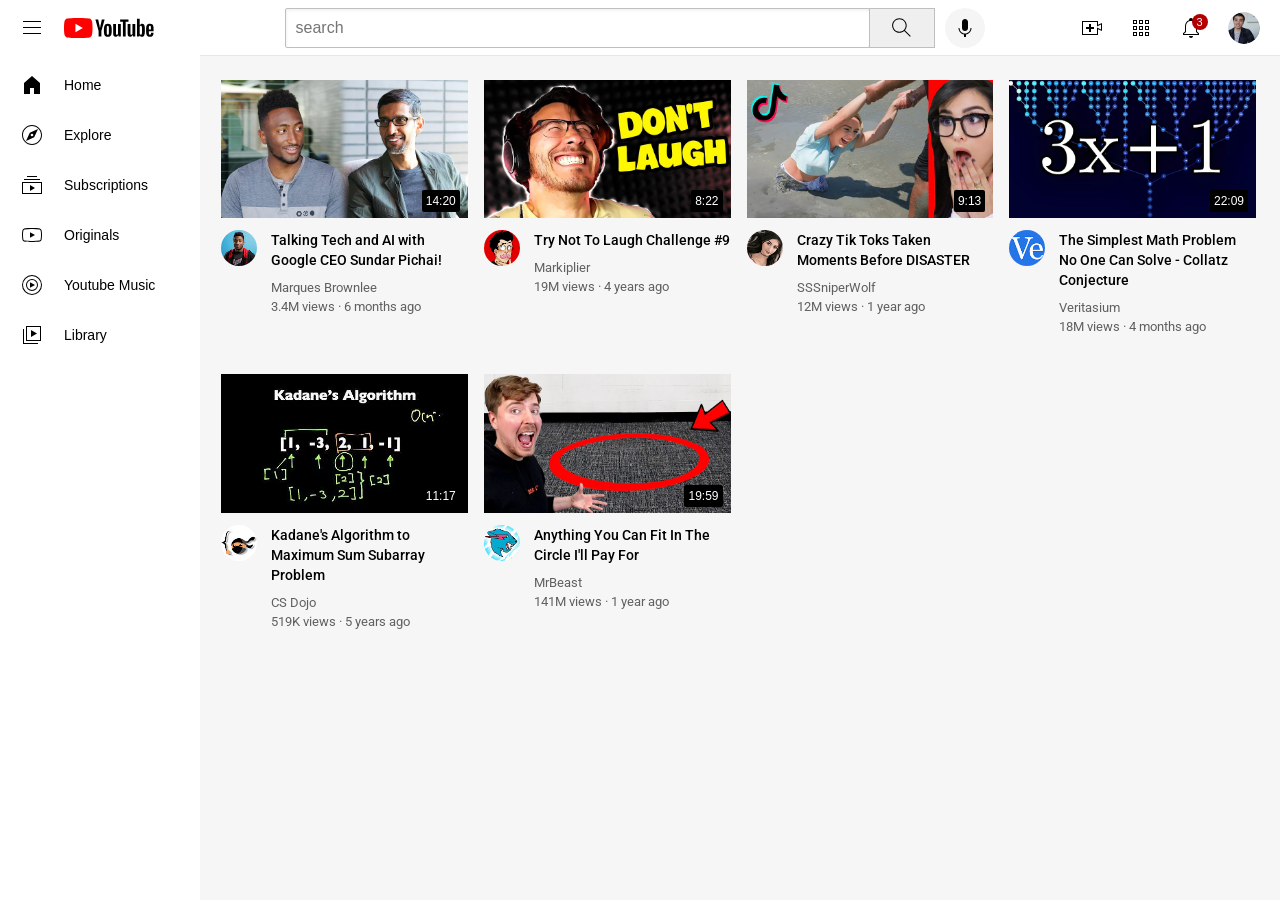
==== index.html @ 13ec58f6 "Rename youtube.html to index.html" ====
<!DOCTYPE html>
<html>
  <head>
    <title>youtube.com clone</title>

    <link rel="preconnect" href="https://fonts.googleapis.com">
    <link rel="preconnect" href="https://fonts.gstatic.com" crossorigin>
    <link href="https://fonts.googleapis.com/css2?family=Roboto:wght@400;500;700&display=swap" rel="stylesheet">

    <link rel="stylesheet" href="styles/general.css">
    <link rel="stylesheet" href="styles/header.css">
    <link rel="stylesheet" href="styles/video.css">
    <link rel="stylesheet" href="styles/sidebar.css">
  </head>
  <body>
    <header class="header">
      <div class="left-section">
        <img class="hamburger-menu" src="icons/hamburger-menu.svg">
        <img class="youtube-logo" src="icons/youtube-logo.svg">
      </div>
      <div class="middle-section">
        <input class="search-bar" type="text" placeholder="search">
        <button class="search-button">
          <img class="search-icon" src="icons/search.svg">
          <div class="tooltip">Search</div>
        </button>
        <!-- Put position absolute inside position relative -->
        <button class="voice-search-button">
          <img class="voice-search-icon" src="icons/voice-search-icon.svg">
          <div class="tooltip">Search with your voice</div>
        </button>
      </div>
      <div class="right-section">
        <div class="upload-icon-container">
          <img class="upload-icon" src="icons/upload.svg">  
          <div class="tooltip">Create</div>
        </div>
        <div class="youtube-app-icon-container">
          <img class="youtube-apps-icon" src="icons/youtube-apps.svg">
          <div class="tooltip">youtube apps</div>
        </div>
        <div class="notification-icon-container">
          <img class="notification-icon" src="icons/notifications.svg">
          <div class="notification-count">3</div>
          <div class="tooltip">Notification</div>
        </div> 
        <img class="current-user-picture" src="channel-picture/my-channel.jpeg">
      </div>
    </header>

    <nav class="sidebar">
      <div class="sidebar-link">
        <img src="icons/home.svg">
        <div>Home</div>
      </div>
      <div class="sidebar-link">
        <img src="icons/explore.svg">
        <div>Explore</div>
      </div>
      <div class="sidebar-link">
        <img src="icons/subscriptions.svg">
        <div>Subscriptions</div>
      </div>
      <div class="sidebar-link">
        <img src="icons/originals.svg">
        <div>Originals</div>
      </div>
      <div class="sidebar-link">
        <img src="icons/youtube-music.svg">
        <div>Youtube Music</div>
      </div>
      <div class="sidebar-link">
        <img src="icons/library.svg">
        <div>Library</div>
      </div>
    </nav>
    
    <main>
      <section class="video-grid">
        <div class="video-preview"><!--its a container, divisor-->
          <div class="thumbnail-row">
            <a href="https://www.youtube.com/watch?v=n2RNcPRtAiY">
            <img class="thumbnail" src="thumbnails/thumbnail-1.webp">
            </a>
          <div class="time">14:20</div>
        </div>
        <div class="video-info-grid">
          <div class="channel-picture">
            <img class="profile-picture" src="channel-picture/channel-1.jpeg">
          </div>
          <div class="channel-info">
            <p class="video-title">
             Talking Tech and AI with Google CEO Sundar Pichai!
            </p>
            <p class="video-author">
              Marques Brownlee
            </p>
            <p class="video-stats">
              3.4M views &#183; 6 months ago
            </p>  
          </div>
        </div>
      </div>

      <div class="video-preview"><!--its a container, divisor-->
        <div class="thumbnail-row">
          <a href="https://www.youtube.com/watch?v=mP0RAo9SKZk">
            <img class="thumbnail" src="thumbnails/thumbnail-2.webp">
          </a>
          <div class="time">8:22</div>
        </div>
        <div class="video-info-grid">
          <div class="channel-picture">
            <img class="profile-picture" src="channel-picture/channel-2.jpeg">
          </div>
          <div class="channel-info">
            <p class="video-title">
              Try Not To Laugh Challenge #9
            </p>
            <p class="video-author">
              Markiplier
            </p>
            <p class="video-stats">
              19M views &#183; 4 years ago
            </p>  
          </div>
        </div>
      </div>

      <div class="video-preview"><!--its a container, divisor-->
        <div class="thumbnail-row">
          <a href="https://www.youtube.com/watch?v=FgjPQQeTh1w">
            <img class="thumbnail" src="thumbnails/thumbnail-3.webp">
          </a>
          <div class="time">9:13</div>
        </div>
        <div class="video-info-grid">   
          <div class="channel-picture">
            <img class="profile-picture" src="channel-picture/channel-3.jpeg">
          </div>
          <div class="channel-info">
            <p class="video-title">    
              Crazy Tik Toks Taken Moments Before DISASTER
            </p>
            <p class="video-author">
              SSSniperWolf
            </p>
            <p class="video-stats">
              12M views &#183; 1 year ago
            </p>  
          </div>
        </div>
      </div>

      <div class="video-preview"><!--its a container, divisor-->
        <div class="thumbnail-row">
          <a href="https://www.youtube.com/watch?v=094y1Z2wpJg">
            <img class="thumbnail" src="thumbnails/thumbnail-4.webp">
          </a>
          <div class="time">22:09</div>
        </div>
        <div class="video-info-grid">
          <div class="channel-picture">
            <img class="profile-picture" src="channel-picture/channel-4.jpeg">
          </div>
          <div class="channel-info">
            <p class="video-title">
              The Simplest Math Problem No One Can Solve - Collatz Conjecture
            </p>
            <p class="video-author">
              Veritasium
            </p>
            <p class="video-stats">
              18M views &#183; 4 months ago
            </p>  
          </div>
        </div>
      </div>

      <div class="video-preview"><!--its a container, divisor-->
        <div class="thumbnail-row">
          <a href="https://www.youtube.com/watch?v=86CQq3pKSUw">
            <img class="thumbnail" src="thumbnails/thumbnail-5.webp">
          </a>
          <div class="time">11:17</div>
        </div>
        <div class="video-info-grid">
          <div class="channel-picture">
            <img class="profile-picture" src="channel-picture/channel-5.jpeg">
          </div>
          <div class="channel-info">
            <p class="video-title">
              Kadane's Algorithm to Maximum Sum Subarray Problem
            </p>
            <p class="video-author">
              CS Dojo
            </p>
            <p class="video-stats">
              519K views &#183; 5 years ago
            </p>  
          </div>
        </div>
      </div>

      <div class="video-preview"><!--its a container, divisor-->
        <div class="thumbnail-row">
          <a href="https://www.youtube.com/watch?v=yXWw0_UfSFg">
            <img class="thumbnail" src="thumbnails/thumbnail-6.webp">
          </a>
          <div class="time">19:59</div>
        </div>
        <div class="video-info-grid">
          <div class="channel-picture">
            <img class="profile-picture" src="channel-picture/channel-6.jpeg">
          </div>
          <div class="channel-info">
            <p class="video-title">
              Anything You Can Fit In The Circle I'll Pay For
            </p>
            <p class="video-author">
              MrBeast
            </p>
            <p class="video-stats">
              141M views &#183; 1 year ago
            </p>  
          </div>
        </div>
      </section>
    </main>
  </body>
</html>
<!--its the display. block element=takes the entire line, inline-block el=takes whats it needed, inline=inside the text-->
---- styles/general.css ----
p {
  font-family: Roboto, Arial;
  margin-top: 0;
  margin-bottom: 0;
}

body {
  /* nadale mo puta may comment den pala eh*/
  margin: 0;
  padding-top: 80px;
  padding-left: 96px;
  padding-right: 24px;
  background-color: rgb(247, 246, 246);
  font-family: Robot, Arial;
}
---- styles/header.css ----
.header {
  height: 55px;

  display: flex;
  flex-direction: row;
  justify-content: space-between;

  position: fixed;
  top: 0;
  left: 0;
  right: 0;
  z-index: 100;

  background-color: white;
  border-bottom-width: 1px;
  border-bottom-style: solid;
  border-bottom-color: rgb(232, 232, 232);
  
}

.left-section {
  display: flex;
  align-items: center;
}

.hamburger-menu {
  height: 24px;
  margin-left: 20px;
  margin-right: 20px;
}

.youtube-logo {
  height: 20px;
}

.middle-section {
  flex: 1;
  margin-left: 70px;
  margin-right: 35px;
  max-width: 700px;
  display: flex;
  align-items: center;
}

.search-bar {
  flex: 1;
  height: 36px;
  padding-left: 10px;
  font-size: 16px;
  border: 1px solid rgb(191, 191, 191);
  border-radius: 2px;
  box-shadow: inset 1px 2px 3px rgba(0, 0, 0, 0.05);
  width: 0;
}

.search-bar::placeholder {
  font-size: 16px;
}

.search-button {
  height: 40px;
  width: 66px;
  background-color: rgb(240, 239, 239);
  border-width: 1px;
  border-style: solid;
  border-color: rgb(191, 191, 191);
  margin-left: -1px;
  margin-right: 10px;
}

.search-button, 
.voice-search-button,
.upload-icon-container,
.youtube-app-icon-container,
.notification-icon-container  {
  display: flex;
  justify-content: center;
  align-items: center;
  position: relative;
}

.search-button .tooltip, 
.voice-search-button .tooltip,
.upload-icon-container .tooltip,
.youtube-app-icon-container .tooltip,
.notification-icon-container .tooltip {
  position: absolute;
  background-color: gray;
  color: white;
  padding-top: 4px;
  padding-bottom: 4px;
  padding-left: 8px;
  padding-right: 8px;
  border-radius: 2px;
  font-size: 12px;
  bottom: -30px;
  opacity: 0;
  transition: opacity 0.15s;
  pointer-events: none;
  white-space: nowrap;
}

.search-button:hover .tooltip, 
.voice-search-button:hover .tooltip,
.upload-icon-container:hover .tooltip,
.youtube-app-icon-container:hover .tooltip,
.notification-icon-container:hover .tooltip {
  opacity: 1;
}

.search-icon {
  height: 25px;
}

.voice-search-button {
  width: 40px;
  height: 40px;
  border-radius: 20px;
  border: none;
  background-color: rgb(245, 245, 245);
}

.voice-search-icon {
  height: 24px;
}

.right-section {
  width: 180px;
  margin-right: 20px;
  display: flex;
  align-items: center;
  justify-content: space-between;
  flex-shrink: 0;
}

.upload-icon {
  height: 24px;
}

.youtube-apps-icon {
  height: 24px;
}

.notification-icon {
  height: 24px;
}

.notification-icon-container {
  position: relative;
}

.notification-count {
  position: absolute;
  top: -2px;
  right: -5px;
  background-color: rgb(178, 0, 0);
  color: white;
  font-size: 11px;
  padding-left: 5px;
  padding-right: 5px;
  padding-top: 2px;
  padding-bottom: 2px;
  border-radius: 10px;
}

.current-user-picture {
  height: 32px;
  border-radius: 16px;
}
---- styles/video.css ----
.thumbnail {
        width: 100%;
      }

      .video-title {
        margin-top: 0px;
        font-size: 14px;
        font-weight: 500;
        line-height: 20px;
        margin-bottom: 10px;
      }

      .video-info-grid {
        display: grid;
        grid-template-columns: 50px 1fr;
      }

      .profile-picture {
        width: 36px;
        border-radius: 50px;
      }

      .thumbnail-row {
        margin-bottom: 8px;
        position: relative;
      }

      .video-author,
      .video-stats {
        font-size: 13px;
        color: rgb(96, 96, 96);
      }

      .video-author {
        margin-bottom: 4px;
      }

      .video-grid {
        display: grid;
        grid-template-columns: 1fr 1fr 1fr;
        column-gap: 16px;
        row-gap: 40px;
      }

      @media (max-width: 750px) {
        .video-grid {
          grid-template-columns: 1fr 1fr;
        } 
      }

      @media (min-width: 751px) and (max-width: 999px) {
        .video-grid {
          grid-template-columns: 1fr 1fr 1fr;
        }

        .video-title {
          font-size: 16px;
          line-height: 24px;
        }

        .video-author,
        .video-stats {
          font-size: 14px;
        }
      }

      @media (min-width: 1000px) {
        .video-grid {
          grid-template-columns: 1fr 1fr 1fr 1fr;
        }
      }

      @media (min-width: 1200px) {
        .video-grid {
          margin-left: 125px;
        }
      }

      .time {
        font-size: 12px;
        font-weight: 500px;
        padding: 4px;
        border-radius: 2px;
        background-color: black;
        color: white;
        position: absolute;
        bottom: 10px;
        right: 8px;
      }
---- styles/sidebar.css ----
.sidebar {
  position: fixed;
  left: 0;
  bottom: 0;
  top: 55px;
  background-color: white;
  width: 72px;
  z-index: 200;
  padding-top: 5px;
  transition: width 0.3s;
}

.sidebar-link {
  height: 74px;
  display: flex;
  justify-content: center;
  align-items: center;
  flex-direction: column;
  cursor: pointer;
}

.sidebar-link:hover {
  background-color: rgb(235, 235, 235);
}

.sidebar-link img {
  height: 24px;
  margin-bottom: 4px;
}

.sidebar-link div {
  font-size: 10px;
}

@media (min-width: 1200px) {
  .sidebar {
    width: 200px;
  }
  
  .sidebar-link {
    height: 50px;
    flex-direction: row;
    justify-content: flex-start;
    padding-left: 20px;
  }

  .sidebar-link img {
    margin-right: 20px;
    margin-bottom: 0;
  }

  .sidebar-link div {
    font-size: 14px;
  }
}
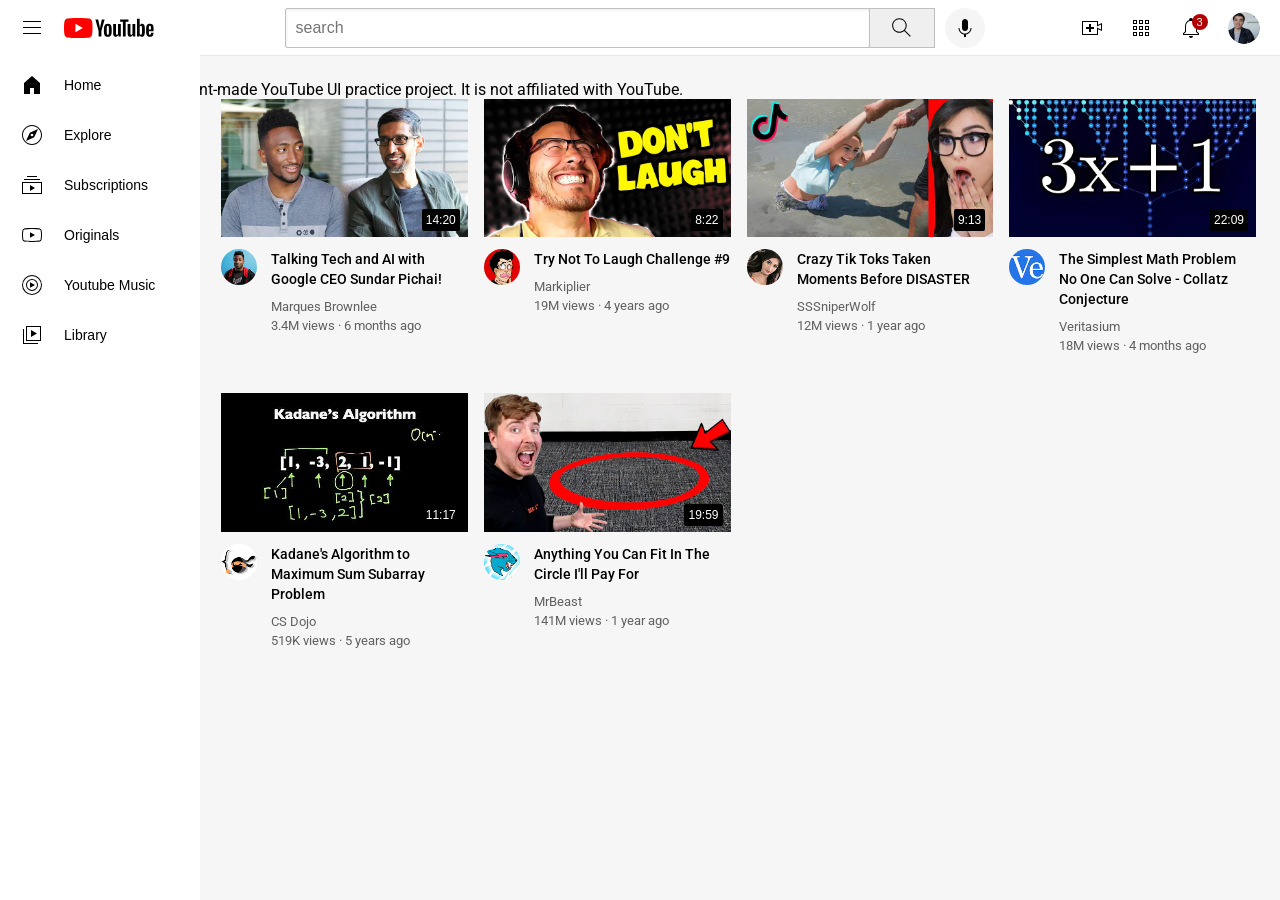
==== commit 42dac437: "Update index.html" ====
--- a/index.html
+++ b/index.html
@@ -1,7 +1,7 @@
 <!DOCTYPE html>
 <html>
   <head>
-    <title>youtube.com clone</title>
+    <title>YouTube UI Practice Project</title>
 
     <link rel="preconnect" href="https://fonts.googleapis.com">
     <link rel="preconnect" href="https://fonts.gstatic.com" crossorigin>
@@ -13,6 +13,7 @@
     <link rel="stylesheet" href="styles/sidebar.css">
   </head>
   <body>
+    <p>This is a student-made YouTube UI practice project. It is not affiliated with YouTube.</p>
     <header class="header">
       <div class="left-section">
         <img class="hamburger-menu" src="icons/hamburger-menu.svg">
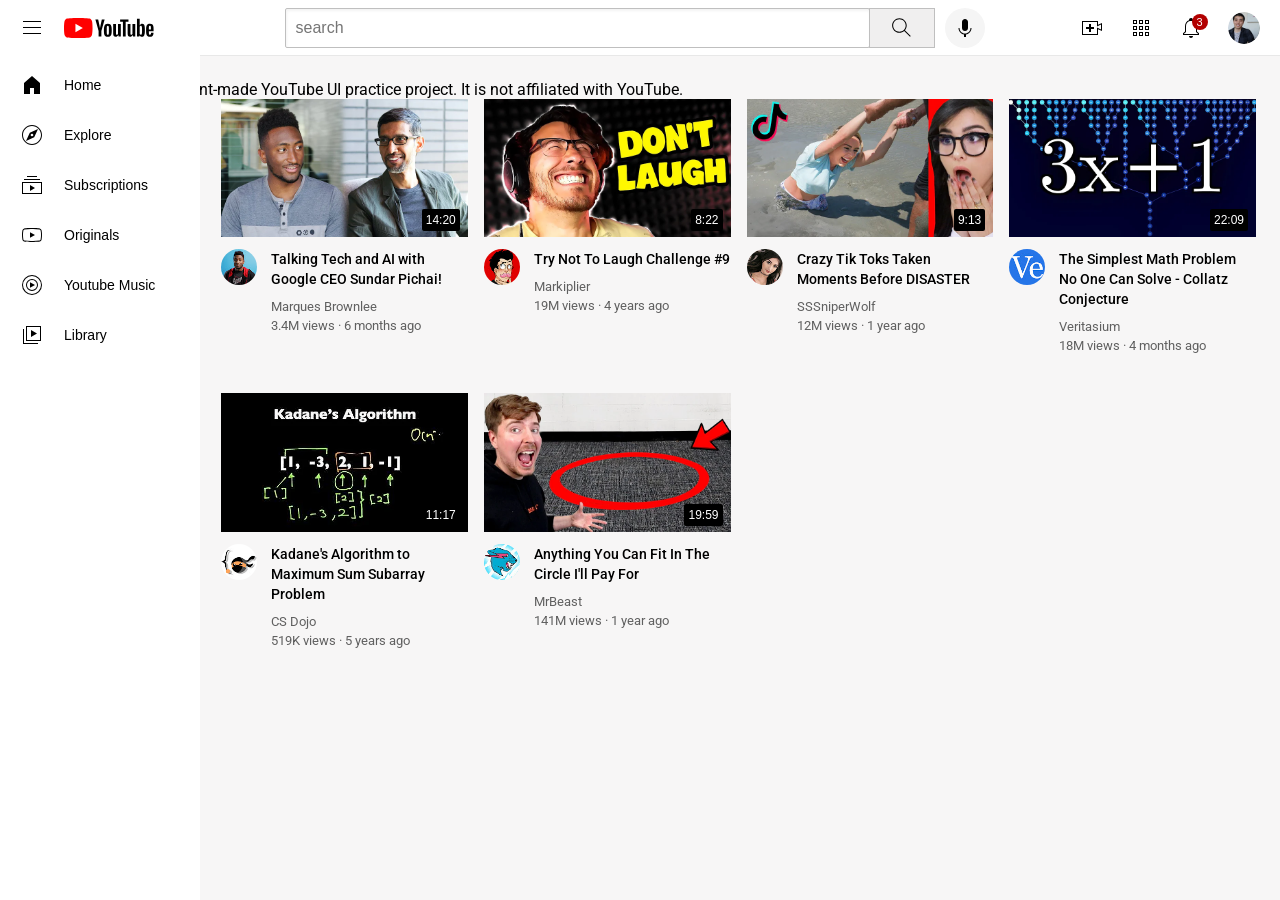
==== commit 2e825e36: "Add site verification and clean up HTML Added Google site verification meta tag and improved HTML st" ====
--- a/index.html
+++ b/index.html
@@ -3,6 +3,7 @@
   <head>
     <title>YouTube UI Practice Project</title>
 
+    <!--google-site-verification: google4dc452a091569187.html-->
     <link rel="preconnect" href="https://fonts.googleapis.com">
     <link rel="preconnect" href="https://fonts.gstatic.com" crossorigin>
     <link href="https://fonts.googleapis.com/css2?family=Roboto:wght@400;500;700&display=swap" rel="stylesheet">
